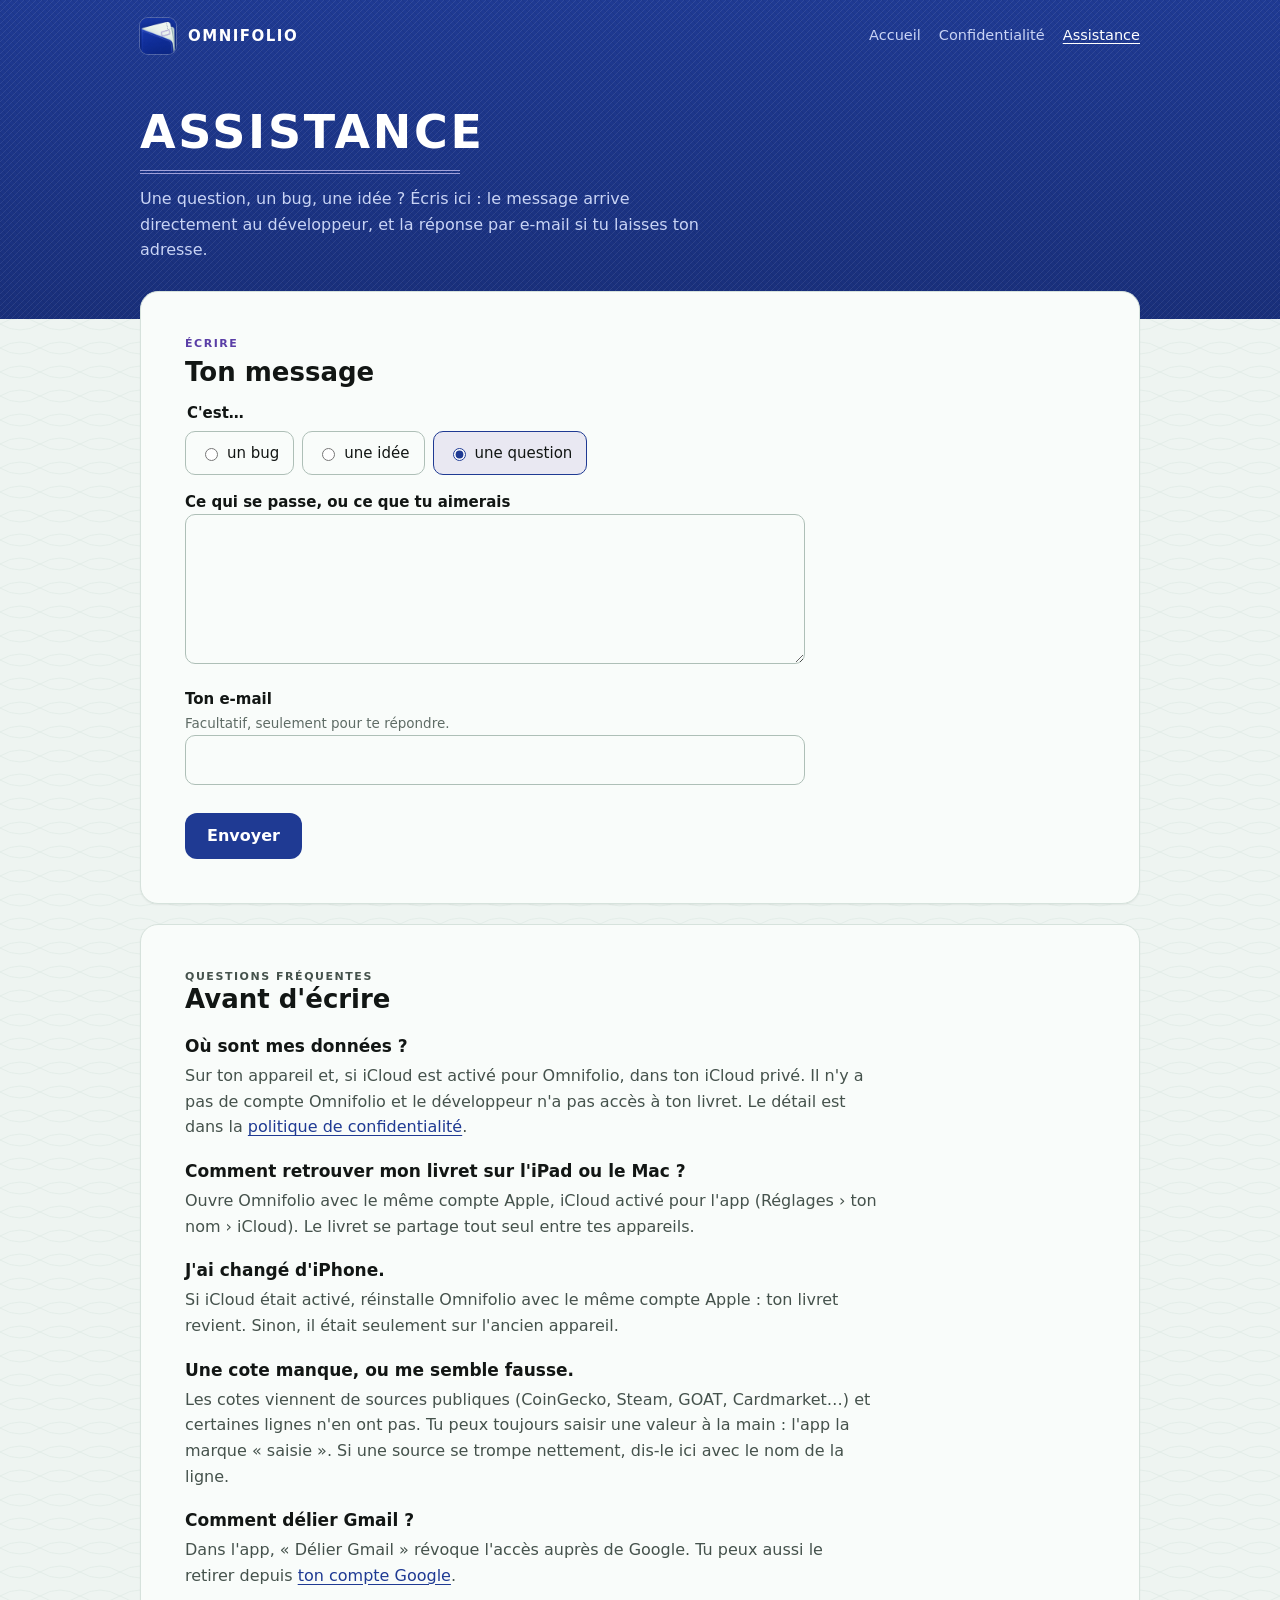
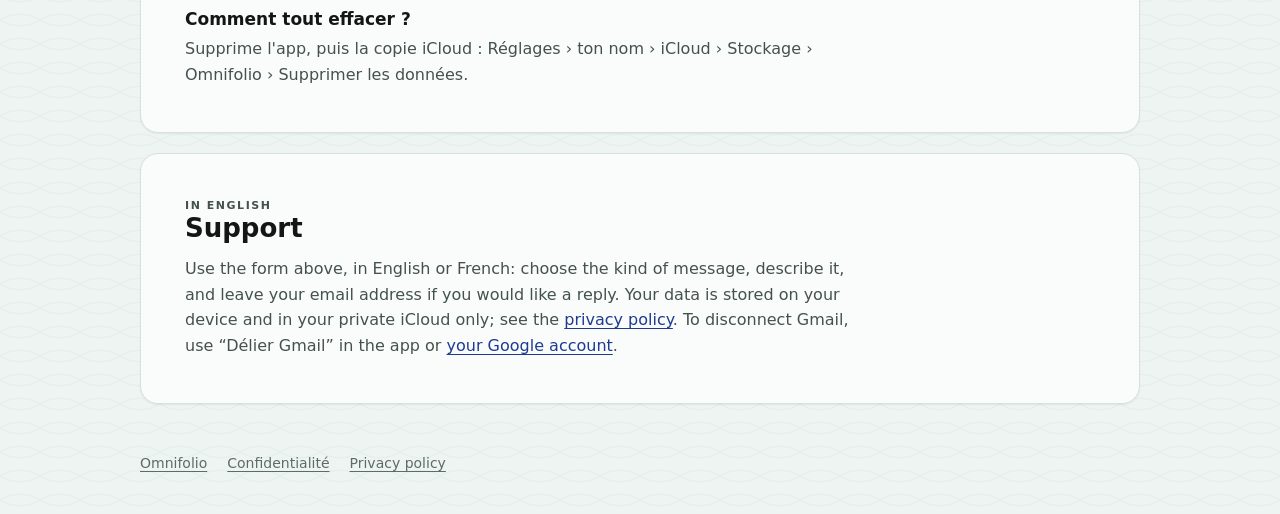
==== assistance.html @ 809f2c82 "Les pages publiques d'Omnifolio : accueil, confidentialité, assistance Co-Authored-By: Claude Opus 5" ====
<!doctype html>
<html lang="fr">
<head>
<meta charset="utf-8">
<meta name="viewport" content="width=device-width, initial-scale=1">
<title>Assistance · Omnifolio</title>
<meta name="description" content="L'assistance d'Omnifolio : une question, un bug, une idée ? Écris ici, la réponse arrive par e-mail.">
<meta name="theme-color" content="#1f3a93">
<link rel="icon" type="image/png" href="icone-64.png">
<link rel="apple-touch-icon" href="icone-180.png">
<link rel="stylesheet" href="style.css">
</head>
<body>
<header class="toile">
  <div class="barre">
    <a class="marque" href="./"><img src="icone-180.png" alt=""><span class="nom">Omnifolio</span></a>
    <nav class="nav" aria-label="Pages"><a href="./">Accueil</a><a href="confidentialite.html">Confidentialité</a><a href="assistance.html" aria-current="page">Assistance</a></nav>
  </div>
  <div class="une" style="grid-template-columns: 1fr; padding-bottom: 56px">
    <div>
      <h1>Assistance</h1>
      <span class="filet" aria-hidden="true"></span>
      <p class="sous">Une question, un bug, une idée ? Écris ici : le message arrive directement au développeur, et la réponse par e-mail si tu laisses ton adresse.</p>
    </div>
  </div>
</header>

<main>
  <section class="feuille" aria-labelledby="t-ecrire">
    <p class="kicker">Écrire</p>
    <h2 id="t-ecrire">Ton message</h2>
    <!-- Web3Forms transmet le formulaire par e-mail au développeur sans montrer son adresse (comme pour SII).
         La clé ci-dessous est publique par nature : elle n'ouvre que l'envoi vers cette boîte. -->
    <form id="formulaire" novalidate>
      <input type="hidden" name="access_key" value="d98610c6-0dc3-4aaf-9c73-d4523b9e841a">
      <input type="hidden" name="from_name" value="Omnifolio">
      <input type="checkbox" name="botcheck" class="sr" tabindex="-1" autocomplete="off" aria-hidden="true">
      <fieldset class="choix">
        <legend>C'est…</legend>
        <label><input type="radio" name="type" value="Bug"> un bug</label>
        <label><input type="radio" name="type" value="Idée"> une idée</label>
        <label><input type="radio" name="type" value="Question" checked> une question</label>
      </fieldset>
      <div>
        <label for="message">Ce qui se passe, ou ce que tu aimerais</label>
        <textarea id="message" name="message" maxlength="4000" required></textarea>
      </div>
      <div>
        <label for="email">Ton e-mail <span class="aide">Facultatif, seulement pour te répondre.</span></label>
        <input id="email" type="email" name="email" autocomplete="email" inputmode="email">
      </div>
      <details class="contexte" id="contexte" hidden>
        <summary>Joint par l'app pour aider à comprendre</summary>
        <dl id="contexteListe"></dl>
      </details>
      <p class="etat" id="etat" role="status" aria-live="polite"></p>
      <button class="btn" type="submit" id="envoyer">Envoyer</button>
    </form>
  </section>

  <section class="feuille faq" aria-labelledby="t-faq">
    <p class="kicker">Questions fréquentes</p>
    <h2 id="t-faq">Avant d'écrire</h2>
    <h3>Où sont mes données ?</h3>
    <p>Sur ton appareil et, si iCloud est activé pour Omnifolio, dans ton iCloud privé. Il n'y a pas de compte Omnifolio et le développeur n'a pas accès à ton livret. Le détail est dans la <a href="confidentialite.html">politique de confidentialité</a>.</p>
    <h3>Comment retrouver mon livret sur l'iPad ou le Mac ?</h3>
    <p>Ouvre Omnifolio avec le même compte Apple, iCloud activé pour l'app (Réglages › ton nom › iCloud). Le livret se partage tout seul entre tes appareils.</p>
    <h3>J'ai changé d'iPhone.</h3>
    <p>Si iCloud était activé, réinstalle Omnifolio avec le même compte Apple : ton livret revient. Sinon, il était seulement sur l'ancien appareil.</p>
    <h3>Une cote manque, ou me semble fausse.</h3>
    <p>Les cotes viennent de sources publiques (CoinGecko, Steam, GOAT, Cardmarket…) et certaines lignes n'en ont pas. Tu peux toujours saisir une valeur à la main : l'app la marque « saisie ». Si une source se trompe nettement, dis-le ici avec le nom de la ligne.</p>
    <h3>Comment délier Gmail ?</h3>
    <p>Dans l'app, « Délier Gmail » révoque l'accès auprès de Google. Tu peux aussi le retirer depuis <a href="https://myaccount.google.com/permissions">ton compte Google</a>.</p>
    <h3>Comment tout effacer ?</h3>
    <p>Supprime l'app, puis la copie iCloud : Réglages › ton nom › iCloud › Stockage › Omnifolio › Supprimer les données.</p>
  </section>

  <section class="feuille faq" id="en" lang="en" aria-labelledby="t-en">
    <p class="kicker">In English</p>
    <h2 id="t-en">Support</h2>
    <p>Use the form above, in English or French: choose the kind of message, describe it, and leave your email address if you would like a reply. Your data is stored on your device and in your private iCloud only; see the <a href="privacy.html">privacy policy</a>. To disconnect Gmail, use “Délier Gmail” in the app or <a href="https://myaccount.google.com/permissions">your Google account</a>.</p>
  </section>
</main>

<footer>
  <a href="./">Omnifolio</a>
  <a href="confidentialite.html">Confidentialité</a>
  <a href="privacy.html" lang="en">Privacy policy</a>
</footer>

<script>
(() => {
  const form = document.getElementById('formulaire');
  const etat = document.getElementById('etat');
  const bouton = document.getElementById('envoyer');
  const NOMS = { page: 'Écran', formulaire: 'Formulaire ouvert', appareil: 'Appareil', ecran: 'Taille d’écran', theme: 'Thème', version: 'Version de l’app', systeme: 'Système', erreurs: 'Dernières erreurs' };
  let contexte = null;

  // Ouverte depuis l'app : le message déjà écrit arrive après le « # » (jamais envoyé au serveur de la page),
  // puis l'adresse est nettoyée pour qu'il ne reste pas dans l'historique.
  if (location.hash.length > 1) {
    try {
      const d = JSON.parse(decodeURIComponent(location.hash.slice(1)));
      if (d && typeof d === 'object') {
        const types = { bug: 'Bug', idee: 'Idée' };
        const r = form.querySelector(`input[name="type"][value="${types[d.t] || 'Question'}"]`);
        if (r) r.checked = true;
        if (typeof d.m === 'string') form.message.value = d.m.slice(0, 4000);
        if (d.c && typeof d.c === 'object') {
          contexte = {};
          for (const [k, v] of Object.entries(d.c)) if (NOMS[k] && v) contexte[k] = String(v).slice(0, 600);
          const dl = document.getElementById('contexteListe');
          for (const [k, v] of Object.entries(contexte)) {
            const dt = document.createElement('dt'); dt.textContent = NOMS[k];
            const dd = document.createElement('dd'); dd.textContent = v;
            dl.append(dt, dd);
          }
          document.getElementById('contexte').hidden = !Object.keys(contexte).length;
        }
      }
    } catch (_) { /* une adresse abîmée : le formulaire reste vide */ }
    if (location.hash !== '#en') history.replaceState(null, '', location.pathname);
  }

  form.addEventListener('submit', async (e) => {
    e.preventDefault();
    etat.className = 'etat'; etat.textContent = '';
    const message = form.message.value.trim();
    if (message.length < 3) { etat.className = 'etat err'; etat.textContent = 'Écris ton message en quelques mots.'; form.message.focus(); return; }
    const email = form.email.value.trim();
    if (email && !form.email.checkValidity()) { etat.className = 'etat err'; etat.textContent = 'Cette adresse e-mail ne semble pas complète.'; form.email.focus(); return; }
    const type = form.querySelector('input[name="type"]:checked').value;
    const corps = {
      access_key: form.access_key.value, from_name: 'Omnifolio', subject: `Omnifolio — ${type}`, botcheck: form.botcheck.checked,
      type, message, email: email || undefined,
    };
    if (contexte) for (const [k, v] of Object.entries(contexte)) corps[NOMS[k]] = v;
    bouton.disabled = true; etat.textContent = 'Envoi…';
    try {
      const r = await fetch('https://api.web3forms.com/submit', { method: 'POST', headers: { 'Content-Type': 'application/json', Accept: 'application/json' }, body: JSON.stringify(corps) });
      const d = await r.json().catch(() => ({}));
      if (!r.ok || !d.success) throw new Error(d.message || 'refus');
      form.reset(); document.getElementById('contexte').hidden = true; contexte = null;
      etat.className = 'etat ok';
      etat.textContent = email ? 'Merci, ton message est parti. La réponse arrivera à ton adresse.' : 'Merci, ton message est parti.';
    } catch (_) {
      etat.className = 'etat err';
      etat.textContent = 'Le message n’est pas parti. Vérifie ta connexion, puis réessaie.';
    } finally { bouton.disabled = false; }
  });
})();
</script>
</body>
</html>
---- style.css ----
/* Omnifolio : les pages publiques (accueil, confidentialité, assistance).
   Le même monde que l'app : la toile bleu banque en tête, le papier guilloché dessous,
   l'encre lavande des tampons, Archivo élargi pour les titres. */
@font-face { font-family: Archivo; src: url("fonts/archivo-latin.woff2") format("woff2"); font-weight: 100 900; font-stretch: 62% 125%; font-display: swap; }

:root {
  color-scheme: light;
  --page: #eef4f1; --sheet: #f9fcfa; --rule: #d6e2dc; --rule-strong: #aebfb7;
  --ink: #121614; --ink-2: #45524c; --ink-3: #5f6c66;
  --cover: #1f3a93; --cover-deep: #192f7a; --cover-ink: #fff; --cover-ink-2: #c9d4f5; --cover-stamp: #d9cfff;
  --stamp: #5a3ea6; --stamp-wash: rgba(90, 62, 166, .1); --focus: #1f3a93; --ok: #006300; --err: #b42a2a;
  --cloth: url("data:image/svg+xml,%3Csvg xmlns='http://www.w3.org/2000/svg' width='6' height='6'%3E%3Cpath d='M-1 1L1-1M0 6L6 0M5 7L7 5' stroke='%23ffffff' stroke-opacity='.075'/%3E%3Cpath d='M0 0L6 6' stroke='%23000000' stroke-opacity='.06'/%3E%3C/svg%3E");
  --guil: url("data:image/svg+xml,%3Csvg xmlns='http://www.w3.org/2000/svg' width='160' height='48' viewBox='0 0 160 48'%3E%3Cg fill='none' stroke='%23cfe0d8' stroke-opacity='.5' stroke-width='.7'%3E%3Cpath d='M0 12Q20 0 40 12T80 12T120 12T160 12M0 12Q20 24 40 12T80 12T120 12T160 12M0 36Q20 24 40 36T80 36T120 36T160 36M0 36Q20 48 40 36T80 36T120 36T160 36'/%3E%3C/g%3E%3C/svg%3E");
  --sans: -apple-system, BlinkMacSystemFont, "SF Pro Text", "Segoe UI", system-ui, sans-serif;
  --display: Archivo, var(--sans);
  --mesure: 68ch;
}
@media (prefers-color-scheme: dark) {
  :root { color-scheme: dark; --page: #0e1416; --sheet: #151d20; --rule: #26343a; --rule-strong: #3b4c53;
    --ink: #e8efec; --ink-2: #b4c2bc; --ink-3: #93a39c; --stamp: #b9a6f2; --stamp-wash: rgba(185, 166, 242, .12); --focus: #9fb4ff;
    --ok: #7fd18b; --err: #ff9b9b;
    --guil: url("data:image/svg+xml,%3Csvg xmlns='http://www.w3.org/2000/svg' width='160' height='48' viewBox='0 0 160 48'%3E%3Cg fill='none' stroke='%2333464d' stroke-opacity='.6' stroke-width='.7'%3E%3Cpath d='M0 12Q20 0 40 12T80 12T120 12T160 12M0 12Q20 24 40 12T80 12T120 12T160 12M0 36Q20 24 40 36T80 36T120 36T160 36M0 36Q20 48 40 36T80 36T120 36T160 36'/%3E%3C/g%3E%3C/svg%3E"); }
}

* { box-sizing: border-box; }
html { -webkit-text-size-adjust: 100%; }
body { margin: 0; background: var(--page) var(--guil); color: var(--ink); font: 400 16px/1.6 var(--sans); }
a { color: var(--focus); text-underline-offset: 3px; }
a:focus-visible, button:focus-visible, input:focus-visible, textarea:focus-visible, select:focus-visible { outline: 2px solid var(--focus); outline-offset: 2px; }
.sr { position: absolute; width: 1px; height: 1px; overflow: hidden; clip: rect(0 0 0 0); white-space: nowrap; }

/* La toile : l'en-tête de chaque page. */
.toile { background: var(--cloth), linear-gradient(180deg, var(--cover), var(--cover-deep)); color: var(--cover-ink); }
.barre { max-width: 1040px; margin: 0 auto; padding: 18px 20px; display: flex; align-items: center; justify-content: space-between; gap: 16px; }
.marque { display: inline-flex; align-items: center; gap: 12px; color: inherit; text-decoration: none; }
.marque img { width: 36px; height: 36px; border-radius: 22.37%; box-shadow: 0 0 0 1px rgba(255, 255, 255, .22); }
.nom { font: 800 15px/1.1 var(--display); font-stretch: 125%; letter-spacing: .1em; text-transform: uppercase; }
.nav { display: flex; gap: 4px 18px; flex-wrap: wrap; justify-content: flex-end; }
.nav a { color: var(--cover-ink-2); font-size: 14.5px; text-decoration: none; padding: 6px 0; }
.nav a:hover, .nav a[aria-current="page"] { color: var(--cover-ink); text-decoration: underline; }
@media (max-width: 640px) { .barre { flex-wrap: wrap; padding-bottom: 6px; } .nav { width: 100%; justify-content: flex-start; gap: 4px 20px; } .nav a { padding: 10px 0; } }

.une { max-width: 1040px; margin: 0 auto; padding: 36px 20px 64px; display: grid; grid-template-columns: auto minmax(0, 1fr); gap: 28px 36px; align-items: center; }
.une img { width: 132px; height: 132px; border-radius: 22.37%; box-shadow: 0 2px 4px rgba(0, 0, 0, .2), 0 22px 40px -18px rgba(0, 0, 0, .6); }
.une h1 { margin: 0; font: 800 clamp(22px, 6.2vw, 46px)/1.05 var(--display); font-stretch: 125%; letter-spacing: .06em; text-transform: uppercase; }
.filet { display: block; width: min(320px, 100%); height: 4px; margin: 14px 0 12px; border-block: 1px solid color-mix(in srgb, var(--cover-stamp) 70%, transparent); }
.une .accroche { margin: 0; font: 600 clamp(19px, 3vw, 24px)/1.3 var(--display); }
.une p.sous { margin: 10px 0 0; color: var(--cover-ink-2); max-width: 56ch; }
.bientot { display: inline-block; margin-top: 18px; padding: 4px 10px 3px; border: 1.5px solid var(--cover-stamp); outline: 1px solid var(--cover-stamp); outline-offset: -5px;
  border-radius: 5px; color: var(--cover-stamp); font: 800 11px/1.5 var(--display); font-stretch: 125%; letter-spacing: .12em; text-transform: uppercase; transform: rotate(-2deg); }
@media (max-width: 640px) { .une { grid-template-columns: 1fr; padding-top: 24px; } .une img { width: 96px; height: 96px; } }

/* Le papier : le corps de chaque page. */
main { max-width: 1040px; margin: -28px auto 0; padding: 0 20px 48px; }
.feuille { background: var(--sheet); border: 1px solid var(--rule); border-radius: 18px; padding: clamp(22px, 4vw, 44px); box-shadow: 0 1px 2px rgba(18, 22, 20, .06); }
.feuille + .feuille { margin-top: 20px; }
.kicker { margin: 0 0 6px; font: 800 11px/1.4 var(--display); font-stretch: 125%; letter-spacing: .14em; text-transform: uppercase; color: var(--stamp); }
h2 { margin: 0 0 12px; font: 700 clamp(21px, 3vw, 26px)/1.2 var(--display); font-stretch: 105%; }
h3 { margin: 26px 0 6px; font: 700 17px/1.3 var(--display); }
p, li { max-width: var(--mesure); overflow-wrap: break-word; }
code { font-size: .92em; overflow-wrap: anywhere; word-break: break-word; }
.texte > :first-child { margin-top: 0; }
.texte p { margin: 0 0 12px; }
.texte ul { margin: 0 0 12px; padding-left: 20px; }
.texte li + li { margin-top: 4px; }
.date { color: var(--ink-3); font-size: 14px; }

.trois { display: grid; grid-template-columns: repeat(3, minmax(0, 1fr)); gap: 18px; margin-top: 8px; }
.trois > div { border-top: 3px double color-mix(in srgb, var(--stamp) 45%, transparent); padding-top: 12px; }
.trois h3 { margin-top: 0; }
.trois p { margin: 0; color: var(--ink-2); }
@media (max-width: 760px) { .trois { grid-template-columns: 1fr; } }

/* La liste des services contactés, comme dans l'app derrière le cadenas. */
.sorties { width: 100%; border-collapse: collapse; margin: 6px 0 14px; font-size: 14.5px; }
.sorties th, .sorties td { text-align: left; vertical-align: top; padding: 9px 10px 9px 0; border-bottom: 1px solid var(--rule); }
.sorties th { font: 700 12px/1.3 var(--display); font-stretch: 112%; letter-spacing: .06em; text-transform: uppercase; color: var(--ink-3); }
.sorties td:first-child { font-weight: 600; white-space: nowrap; }
@media (max-width: 640px) { .sorties td:first-child { white-space: normal; } .sorties thead { display: none; } .sorties tr { display: block; padding: 8px 0; border-bottom: 1px solid var(--rule); } .sorties td { display: block; border: 0; padding: 1px 0; } }

.encadre { border: 1px dashed var(--rule-strong); border-radius: 12px; padding: 14px 16px; background: var(--stamp-wash); }
.encadre p:last-child { margin-bottom: 0; }

/* Le formulaire d'assistance. */
form { display: grid; gap: 14px; max-width: 620px; }
label { font-weight: 600; font-size: 15px; }
.aide { display: block; font-weight: 400; color: var(--ink-3); font-size: 13.5px; margin-top: 2px; }
input[type="email"], textarea { width: 100%; font: inherit; color: var(--ink); background: var(--sheet); border: 1px solid var(--rule-strong); border-radius: 10px; padding: 11px 12px; }
textarea { min-height: 150px; resize: vertical; }
.choix { display: flex; gap: 8px; flex-wrap: wrap; border: 0; padding: 0; margin: 0; }
.choix legend { font-weight: 600; font-size: 15px; margin-bottom: 6px; }
.choix label { display: inline-flex; align-items: center; gap: 6px; min-height: 44px; padding: 0 14px; border: 1px solid var(--rule-strong); border-radius: 10px; font-weight: 500; cursor: pointer; }
.choix input { accent-color: var(--cover); }
.choix label:has(input:checked) { border-color: var(--cover); background: var(--stamp-wash); }
details.contexte { font-size: 14px; color: var(--ink-2); }
details.contexte summary { cursor: pointer; }
details.contexte dl { display: grid; grid-template-columns: auto 1fr; gap: 2px 12px; margin: 8px 0 0; }
details.contexte dt { color: var(--ink-3); }
details.contexte dd { margin: 0; overflow-wrap: anywhere; }
.btn { justify-self: start; min-height: 46px; padding: 0 22px; border: 0; border-radius: 12px; background: var(--cover); color: #fff; font: 600 16px/1 var(--sans); cursor: pointer; }
.btn:disabled { opacity: .6; cursor: progress; }
.etat { margin: 0; font-weight: 600; }
.etat.ok { color: var(--ok); } .etat.err { color: var(--err); }

.faq h3 { margin-top: 20px; }
.faq p { margin: 0; color: var(--ink-2); }

footer { max-width: 1040px; margin: 0 auto; padding: 0 20px 40px; color: var(--ink-3); font-size: 14px; display: flex; gap: 8px 20px; flex-wrap: wrap; }
footer a { color: inherit; }
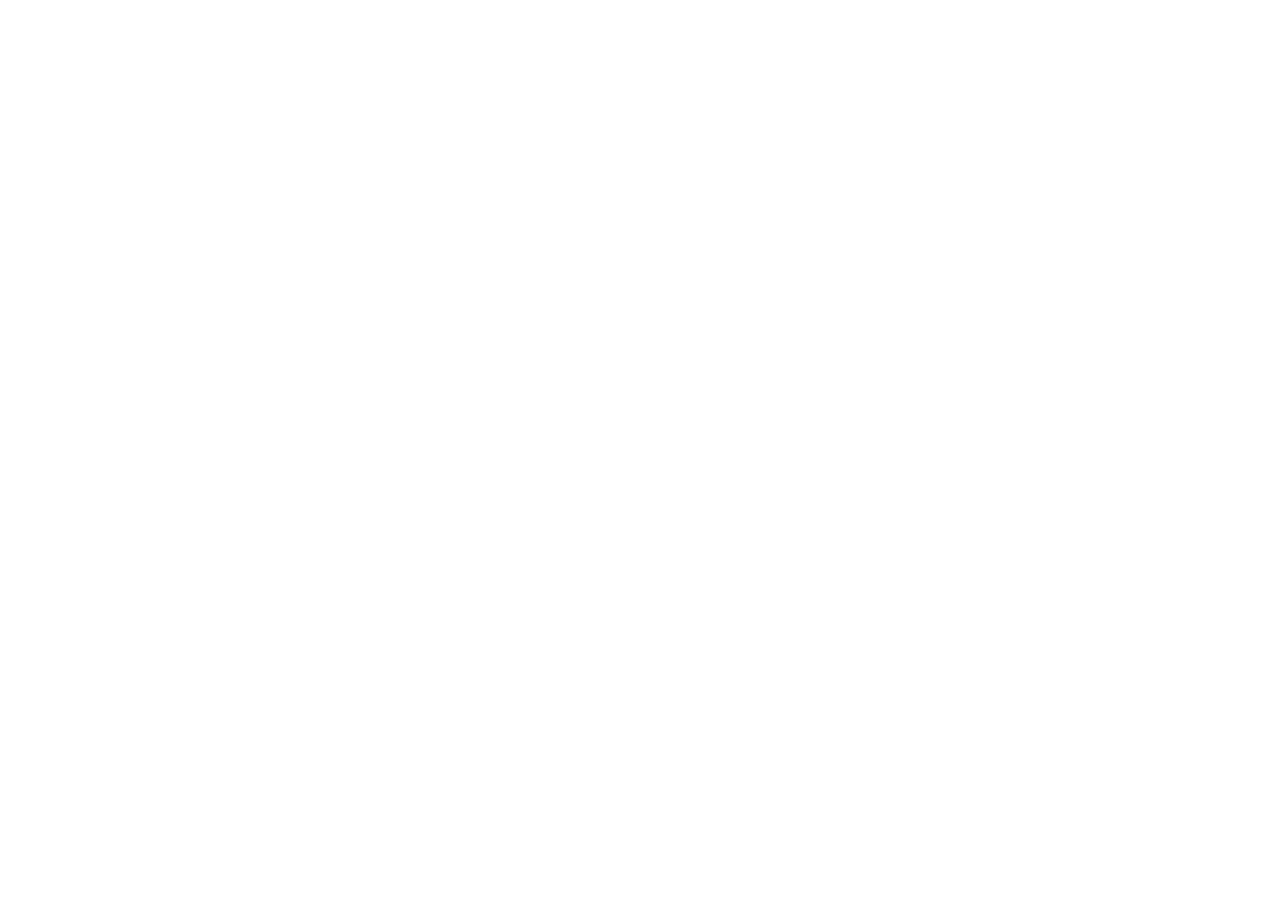
==== commit 3b7a0ad5: "Le site déménage sur getomnifolio.com : chaque page y renvoie Co-Authored-By: Claude Opus 5.5 <norep" ====
--- a/assistance.html
+++ b/assistance.html
@@ -2,153 +2,11 @@
 <html lang="fr">
 <head>
 <meta charset="utf-8">
-<meta name="viewport" content="width=device-width, initial-scale=1">
-<title>Assistance · Omnifolio</title>
-<meta name="description" content="L'assistance d'Omnifolio : une question, un bug, une idée ? Écris ici, la réponse arrive par e-mail.">
-<meta name="theme-color" content="#1f3a93">
-<link rel="icon" type="image/png" href="icone-64.png">
-<link rel="apple-touch-icon" href="icone-180.png">
-<link rel="stylesheet" href="style.css">
+<title>Omnifolio</title>
+<meta http-equiv="refresh" content="0; url=https://getomnifolio.com/assistance.html">
+<link rel="canonical" href="https://getomnifolio.com/assistance.html">
+<meta name="robots" content="noindex">
+<script>location.replace("https://getomnifolio.com/assistance.html" + location.hash);</script>
 </head>
-<body>
-<header class="toile">
-  <div class="barre">
-    <a class="marque" href="./"><img src="icone-180.png" alt=""><span class="nom">Omnifolio</span></a>
-    <nav class="nav" aria-label="Pages"><a href="./">Accueil</a><a href="confidentialite.html">Confidentialité</a><a href="assistance.html" aria-current="page">Assistance</a></nav>
-  </div>
-  <div class="une" style="grid-template-columns: 1fr; padding-bottom: 56px">
-    <div>
-      <h1>Assistance</h1>
-      <span class="filet" aria-hidden="true"></span>
-      <p class="sous">Une question, un bug, une idée ? Écris ici : le message arrive directement au développeur, et la réponse par e-mail si tu laisses ton adresse.</p>
-    </div>
-  </div>
-</header>
-
-<main>
-  <section class="feuille" aria-labelledby="t-ecrire">
-    <p class="kicker">Écrire</p>
-    <h2 id="t-ecrire">Ton message</h2>
-    <!-- Web3Forms transmet le formulaire par e-mail au développeur sans montrer son adresse (comme pour SII).
-         La clé ci-dessous est publique par nature : elle n'ouvre que l'envoi vers cette boîte. -->
-    <form id="formulaire" novalidate>
-      <input type="hidden" name="access_key" value="d98610c6-0dc3-4aaf-9c73-d4523b9e841a">
-      <input type="hidden" name="from_name" value="Omnifolio">
-      <input type="checkbox" name="botcheck" class="sr" tabindex="-1" autocomplete="off" aria-hidden="true">
-      <fieldset class="choix">
-        <legend>C'est…</legend>
-        <label><input type="radio" name="type" value="Bug"> un bug</label>
-        <label><input type="radio" name="type" value="Idée"> une idée</label>
-        <label><input type="radio" name="type" value="Question" checked> une question</label>
-      </fieldset>
-      <div>
-        <label for="message">Ce qui se passe, ou ce que tu aimerais</label>
-        <textarea id="message" name="message" maxlength="4000" required></textarea>
-      </div>
-      <div>
-        <label for="email">Ton e-mail <span class="aide">Facultatif, seulement pour te répondre.</span></label>
-        <input id="email" type="email" name="email" autocomplete="email" inputmode="email">
-      </div>
-      <details class="contexte" id="contexte" hidden>
-        <summary>Joint par l'app pour aider à comprendre</summary>
-        <dl id="contexteListe"></dl>
-      </details>
-      <p class="etat" id="etat" role="status" aria-live="polite"></p>
-      <button class="btn" type="submit" id="envoyer">Envoyer</button>
-    </form>
-  </section>
-
-  <section class="feuille faq" aria-labelledby="t-faq">
-    <p class="kicker">Questions fréquentes</p>
-    <h2 id="t-faq">Avant d'écrire</h2>
-    <h3>Où sont mes données ?</h3>
-    <p>Sur ton appareil et, si iCloud est activé pour Omnifolio, dans ton iCloud privé. Il n'y a pas de compte Omnifolio et le développeur n'a pas accès à ton livret. Le détail est dans la <a href="confidentialite.html">politique de confidentialité</a>.</p>
-    <h3>Comment retrouver mon livret sur l'iPad ou le Mac ?</h3>
-    <p>Ouvre Omnifolio avec le même compte Apple, iCloud activé pour l'app (Réglages › ton nom › iCloud). Le livret se partage tout seul entre tes appareils.</p>
-    <h3>J'ai changé d'iPhone.</h3>
-    <p>Si iCloud était activé, réinstalle Omnifolio avec le même compte Apple : ton livret revient. Sinon, il était seulement sur l'ancien appareil.</p>
-    <h3>Une cote manque, ou me semble fausse.</h3>
-    <p>Les cotes viennent de sources publiques (CoinGecko, Steam, GOAT, Cardmarket…) et certaines lignes n'en ont pas. Tu peux toujours saisir une valeur à la main : l'app la marque « saisie ». Si une source se trompe nettement, dis-le ici avec le nom de la ligne.</p>
-    <h3>Comment délier Gmail ?</h3>
-    <p>Dans l'app, « Délier Gmail » révoque l'accès auprès de Google. Tu peux aussi le retirer depuis <a href="https://myaccount.google.com/permissions">ton compte Google</a>.</p>
-    <h3>Comment tout effacer ?</h3>
-    <p>Supprime l'app, puis la copie iCloud : Réglages › ton nom › iCloud › Stockage › Omnifolio › Supprimer les données.</p>
-  </section>
-
-  <section class="feuille faq" id="en" lang="en" aria-labelledby="t-en">
-    <p class="kicker">In English</p>
-    <h2 id="t-en">Support</h2>
-    <p>Use the form above, in English or French: choose the kind of message, describe it, and leave your email address if you would like a reply. Your data is stored on your device and in your private iCloud only; see the <a href="privacy.html">privacy policy</a>. To disconnect Gmail, use “Délier Gmail” in the app or <a href="https://myaccount.google.com/permissions">your Google account</a>.</p>
-  </section>
-</main>
-
-<footer>
-  <a href="./">Omnifolio</a>
-  <a href="confidentialite.html">Confidentialité</a>
-  <a href="privacy.html" lang="en">Privacy policy</a>
-</footer>
-
-<script>
-(() => {
-  const form = document.getElementById('formulaire');
-  const etat = document.getElementById('etat');
-  const bouton = document.getElementById('envoyer');
-  const NOMS = { page: 'Écran', formulaire: 'Formulaire ouvert', appareil: 'Appareil', ecran: 'Taille d’écran', theme: 'Thème', version: 'Version de l’app', systeme: 'Système', erreurs: 'Dernières erreurs' };
-  let contexte = null;
-
-  // Ouverte depuis l'app : le message déjà écrit arrive après le « # » (jamais envoyé au serveur de la page),
-  // puis l'adresse est nettoyée pour qu'il ne reste pas dans l'historique.
-  if (location.hash.length > 1) {
-    try {
-      const d = JSON.parse(decodeURIComponent(location.hash.slice(1)));
-      if (d && typeof d === 'object') {
-        const types = { bug: 'Bug', idee: 'Idée' };
-        const r = form.querySelector(`input[name="type"][value="${types[d.t] || 'Question'}"]`);
-        if (r) r.checked = true;
-        if (typeof d.m === 'string') form.message.value = d.m.slice(0, 4000);
-        if (d.c && typeof d.c === 'object') {
-          contexte = {};
-          for (const [k, v] of Object.entries(d.c)) if (NOMS[k] && v) contexte[k] = String(v).slice(0, 600);
-          const dl = document.getElementById('contexteListe');
-          for (const [k, v] of Object.entries(contexte)) {
-            const dt = document.createElement('dt'); dt.textContent = NOMS[k];
-            const dd = document.createElement('dd'); dd.textContent = v;
-            dl.append(dt, dd);
-          }
-          document.getElementById('contexte').hidden = !Object.keys(contexte).length;
-        }
-      }
-    } catch (_) { /* une adresse abîmée : le formulaire reste vide */ }
-    if (location.hash !== '#en') history.replaceState(null, '', location.pathname);
-  }
-
-  form.addEventListener('submit', async (e) => {
-    e.preventDefault();
-    etat.className = 'etat'; etat.textContent = '';
-    const message = form.message.value.trim();
-    if (message.length < 3) { etat.className = 'etat err'; etat.textContent = 'Écris ton message en quelques mots.'; form.message.focus(); return; }
-    const email = form.email.value.trim();
-    if (email && !form.email.checkValidity()) { etat.className = 'etat err'; etat.textContent = 'Cette adresse e-mail ne semble pas complète.'; form.email.focus(); return; }
-    const type = form.querySelector('input[name="type"]:checked').value;
-    const corps = {
-      access_key: form.access_key.value, from_name: 'Omnifolio', subject: `Omnifolio — ${type}`, botcheck: form.botcheck.checked,
-      type, message, email: email || undefined,
-    };
-    if (contexte) for (const [k, v] of Object.entries(contexte)) corps[NOMS[k]] = v;
-    bouton.disabled = true; etat.textContent = 'Envoi…';
-    try {
-      const r = await fetch('https://api.web3forms.com/submit', { method: 'POST', headers: { 'Content-Type': 'application/json', Accept: 'application/json' }, body: JSON.stringify(corps) });
-      const d = await r.json().catch(() => ({}));
-      if (!r.ok || !d.success) throw new Error(d.message || 'refus');
-      form.reset(); document.getElementById('contexte').hidden = true; contexte = null;
-      etat.className = 'etat ok';
-      etat.textContent = email ? 'Merci, ton message est parti. La réponse arrivera à ton adresse.' : 'Merci, ton message est parti.';
-    } catch (_) {
-      etat.className = 'etat err';
-      etat.textContent = 'Le message n’est pas parti. Vérifie ta connexion, puis réessaie.';
-    } finally { bouton.disabled = false; }
-  });
-})();
-</script>
-</body>
+<body><p>Omnifolio a déménagé : <a href="https://getomnifolio.com/assistance.html">https://getomnifolio.com/assistance.html</a></p></body>
 </html>
